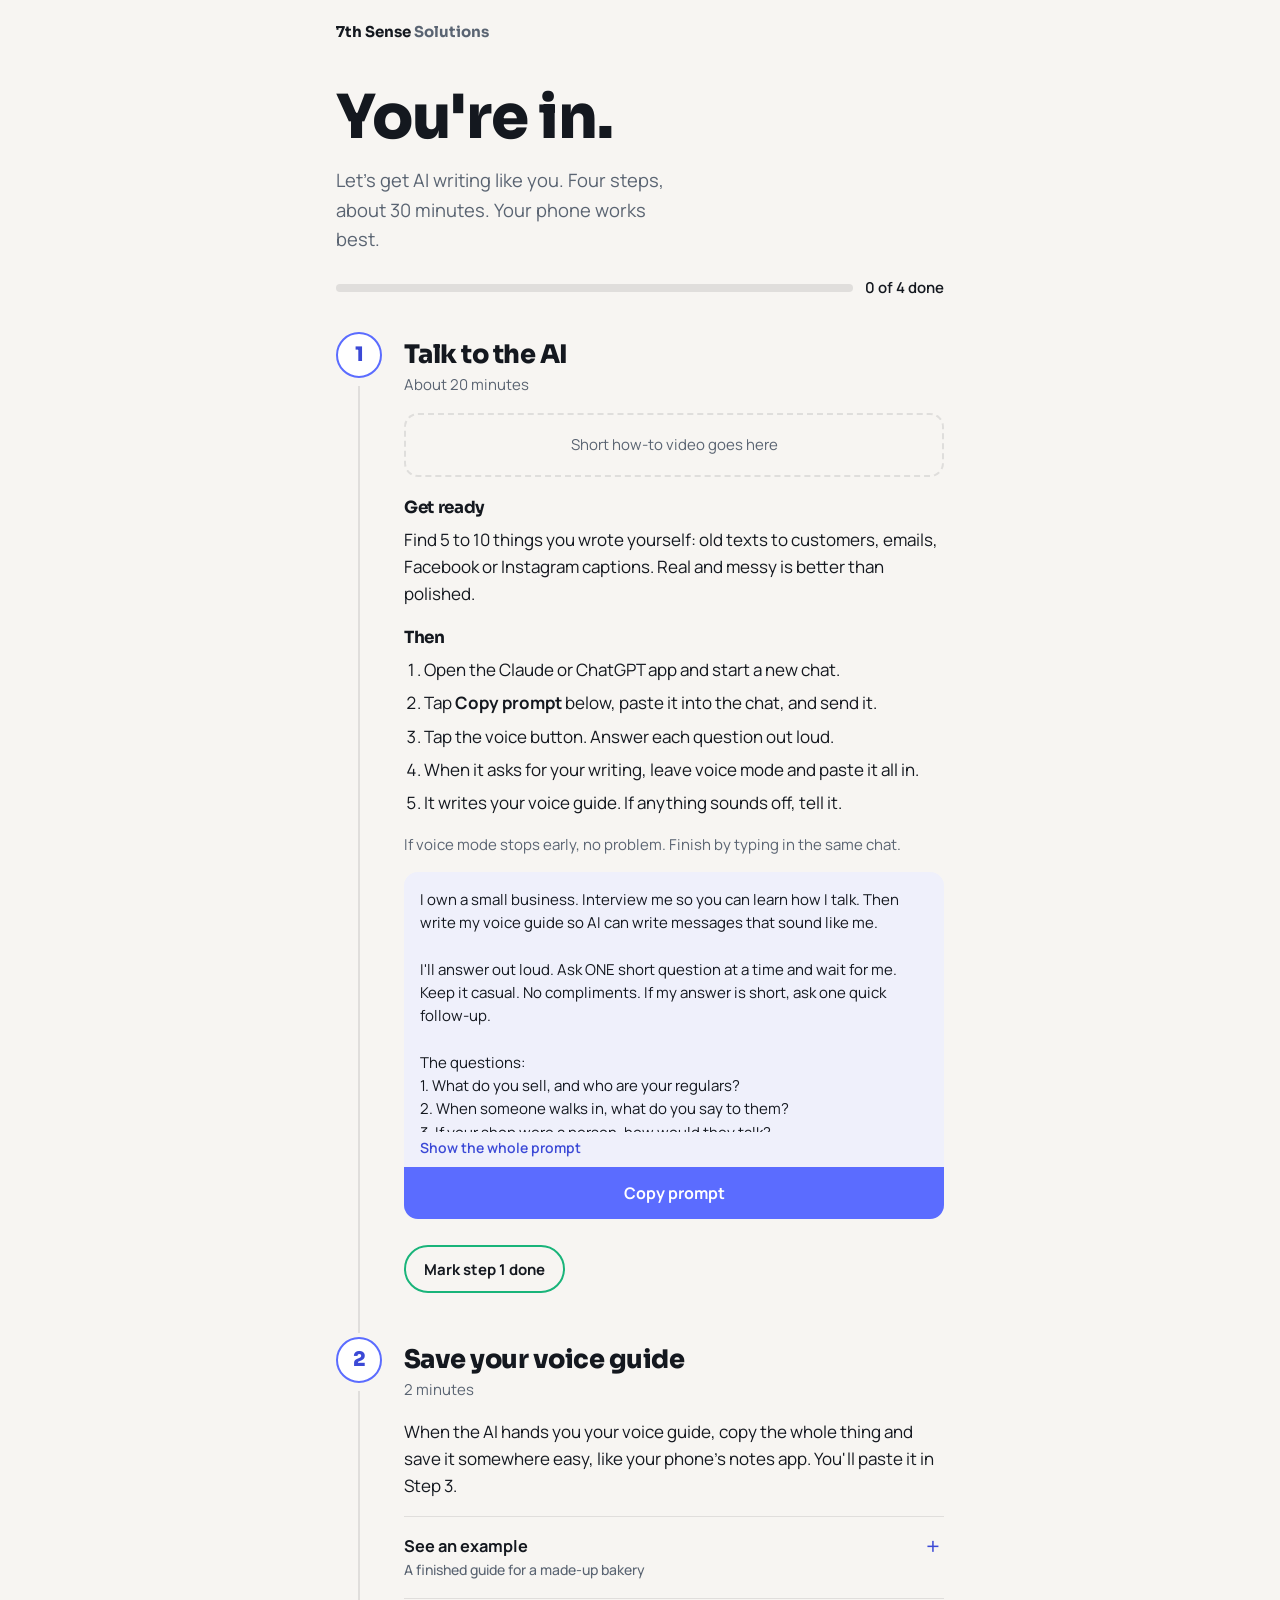
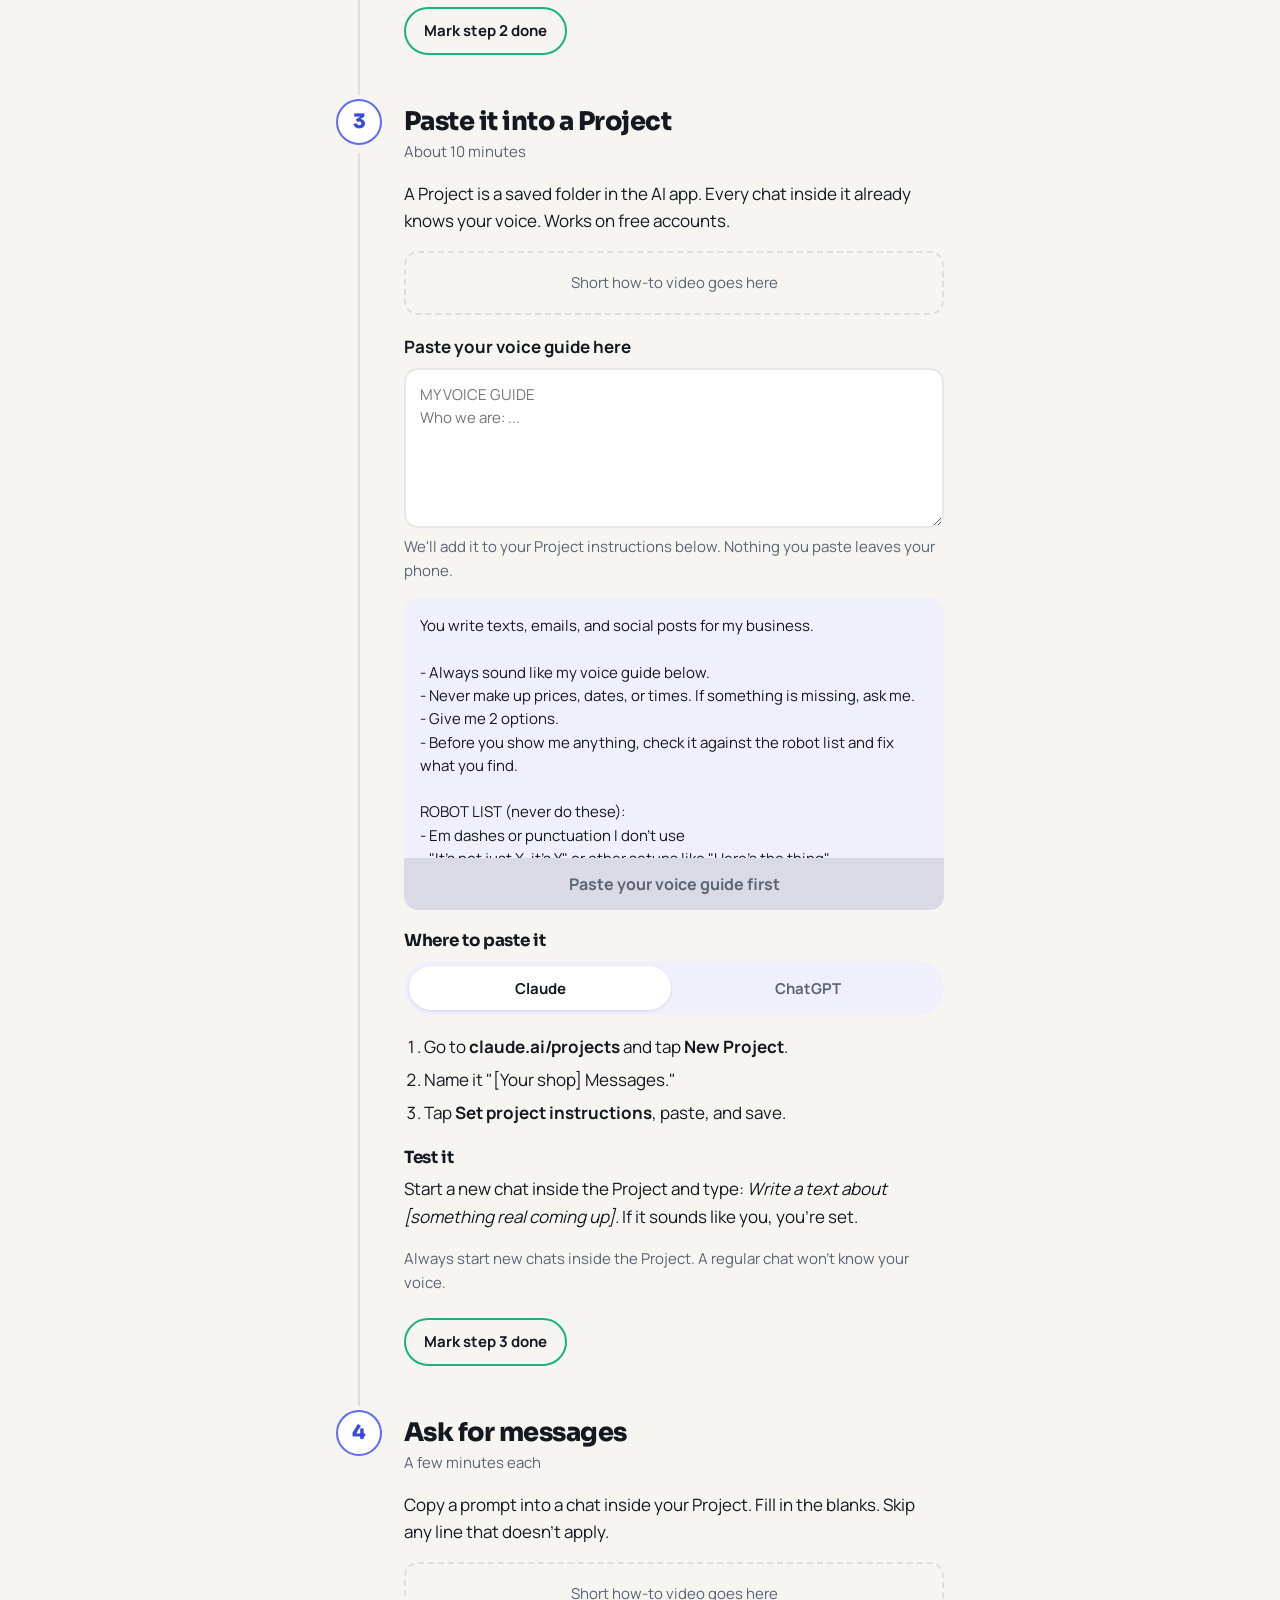
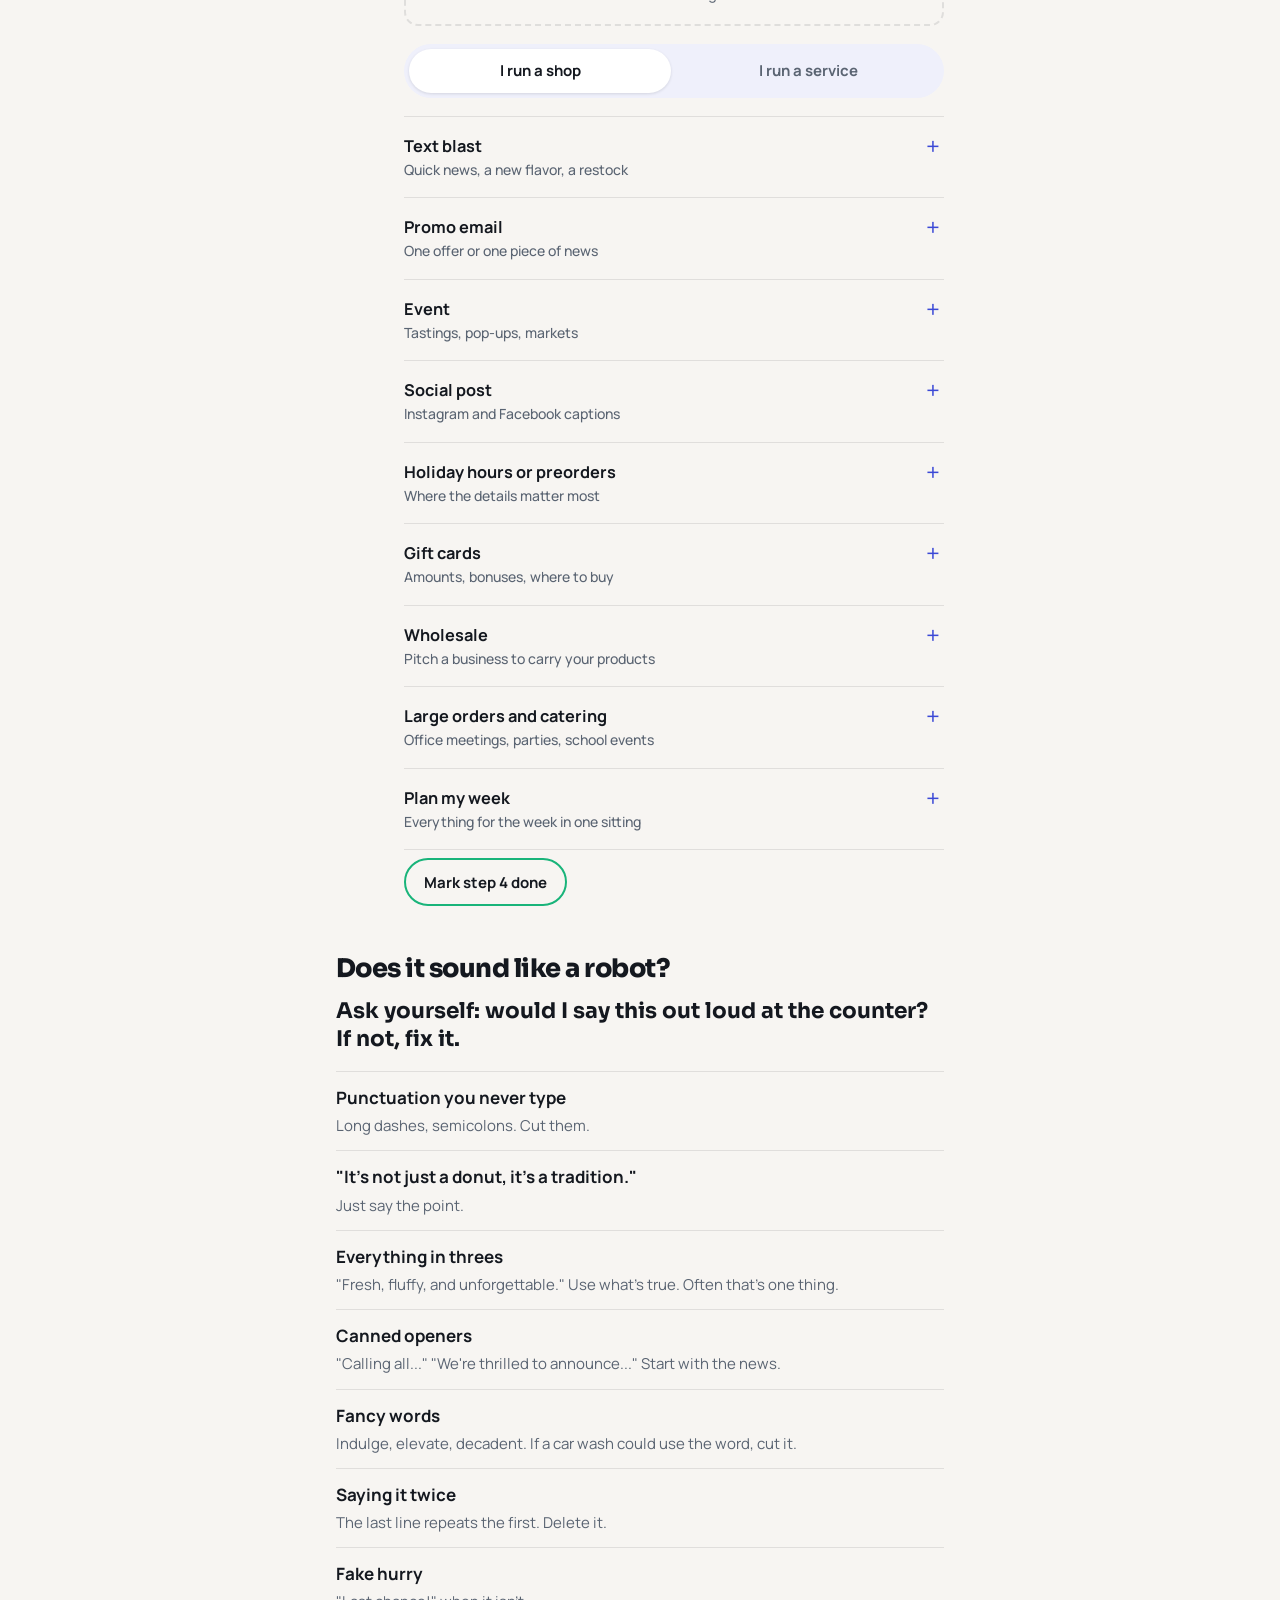
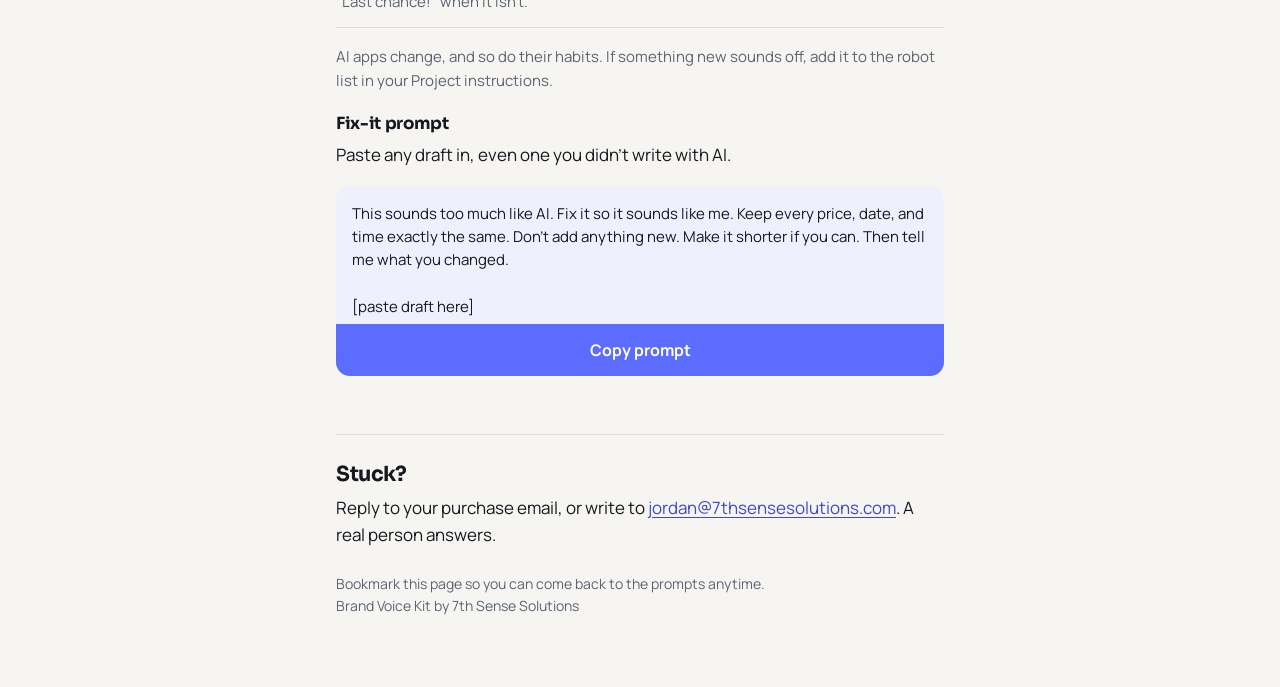
==== brand-voice-kit/index.html @ aacfd738 "Add Brand Voice Kit buyer page (draft) Co-Authored-By: Claude Opus 5.5 <noreply@anthropic.com> Claud" ====
<!doctype html>
<html lang="en">
<head>
<meta charset="utf-8" />
<meta name="viewport" content="width=device-width, initial-scale=1, viewport-fit=cover" />
<meta name="robots" content="noindex, nofollow" />
<title>Brand Voice Kit</title>
<meta name="description" content="Your Brand Voice Kit from 7th Sense Solutions. Four steps to get AI writing in your own voice." />
<link rel="icon" href="/7ss-favicon-256.png" />
<link rel="preconnect" href="https://fonts.googleapis.com" />
<link rel="preconnect" href="https://fonts.gstatic.com" crossorigin />
<link href="https://fonts.googleapis.com/css2?family=Sora:wght@600;700;800&family=Manrope:wght@400;500;600;700&display=swap" rel="stylesheet" />
<style>
:root {
  --bg: #F7F5F2;
  --surface: #FFFFFF;
  --slip: #EFF0FB;
  --ink: #14181F;
  --ink-soft: #5A6472;
  --line: rgba(20, 24, 31, 0.10);
  --signal: #5B6CFF;
  --signal-deep: #3B49D6;
  --on-signal: #FFFFFF;
  --emerald: #19B47A;
  --emerald-soft: #E3F5EC;
  --focus: #3B49D6;
  --f-display: "Sora", ui-sans-serif, system-ui, sans-serif;
  --f-body: "Manrope", ui-sans-serif, system-ui, sans-serif;
}
@media (prefers-color-scheme: dark) {
  :root:not([data-theme="light"]) {
    --bg: #131721;
    --surface: #1B2030;
    --slip: #222844;
    --ink: #F2F1EE;
    --ink-soft: #A6AEBD;
    --line: rgba(242, 241, 238, 0.12);
    --signal: #7C8AFF;
    --signal-deep: #A3ADFF;
    --on-signal: #0E1120;
    --emerald: #3FD39A;
    --emerald-soft: #173A2E;
    --focus: #A3ADFF;
    color-scheme: dark;
  }
}
:root[data-theme="dark"] {
  --bg: #131721;
  --surface: #1B2030;
  --slip: #222844;
  --ink: #F2F1EE;
  --ink-soft: #A6AEBD;
  --line: rgba(242, 241, 238, 0.12);
  --signal: #7C8AFF;
  --signal-deep: #A3ADFF;
  --on-signal: #0E1120;
  --emerald: #3FD39A;
  --emerald-soft: #173A2E;
  --focus: #A3ADFF;
  color-scheme: dark;
}

*, *::before, *::after { box-sizing: border-box; }
html { -webkit-text-size-adjust: 100%; }
body {
  margin: 0;
  background: var(--bg);
  color: var(--ink);
  font-family: var(--f-body);
  font-size: 17px;
  line-height: 1.6;
  -webkit-font-smoothing: antialiased;
}
h1, h2, h3 { font-family: var(--f-display); line-height: 1.12; letter-spacing: -0.02em; margin: 0; }
p { margin: 0 0 1em; }
a { color: var(--signal-deep); text-underline-offset: 3px; }
:focus-visible { outline: 3px solid var(--focus); outline-offset: 3px; border-radius: 8px; }
@media (prefers-reduced-motion: reduce) {
  *, *::before, *::after { transition-duration: .001ms !important; animation-duration: .001ms !important; }
}

.wrap { max-width: 640px; margin: 0 auto; padding-left: max(16px, env(safe-area-inset-left, 0px)); padding-right: max(16px, env(safe-area-inset-right, 0px)); }

/* Header */
.top { padding: 20px 0 0; }
.brand { font-family: var(--f-display); font-weight: 700; font-size: 15px; color: var(--ink-soft); }
.brand b { color: var(--ink); }

/* Welcome */
.hello { padding: 40px 0 28px; }
.hello h1 { font-size: clamp(2.6rem, 11vw, 3.8rem); font-weight: 800; }
.hello .lede { font-size: 1.15rem; color: var(--ink-soft); margin: 14px 0 22px; max-width: 32ch; }
.progress { display: flex; align-items: center; gap: 12px; font-weight: 600; font-size: 15px; }
.progress__bar { flex: 1; height: 8px; border-radius: 99px; background: var(--line); overflow: hidden; }
.progress__fill { height: 100%; width: 0; background: var(--emerald); border-radius: 99px; transition: width .35s ease; }

/* Step rail */
.steps { list-style: none; margin: 0; padding: 0; }
.step { position: relative; padding: 8px 0 40px 56px; }
.step::before {
  content: ""; position: absolute; left: 19px; top: 52px; bottom: 0;
  width: 2px; background: var(--line);
}
.step:last-child::before { display: none; }
.step__num {
  position: absolute; left: 0; top: 4px;
  width: 40px; height: 40px; border-radius: 50%;
  display: grid; place-items: center;
  font-family: var(--f-display); font-weight: 800; font-size: 18px;
  background: var(--surface); color: var(--signal-deep);
  border: 2px solid var(--signal);
  transition: background .25s ease, border-color .25s ease, color .25s ease;
}
.step.is-done .step__num { background: var(--emerald); border-color: var(--emerald); color: var(--on-signal); }
.step.is-done::before { background: var(--emerald); }
.step h2 { font-size: 1.6rem; font-weight: 800; padding-top: 4px; }
.step__time { color: var(--ink-soft); font-size: 15px; margin: 4px 0 16px; }
.step h3 { font-size: 1.05rem; font-weight: 700; margin: 22px 0 8px; }
.step ol, .step ul { padding-left: 1.2em; margin: 0 0 1em; }
.step li { margin-bottom: 6px; }
.note { color: var(--ink-soft); font-size: 15px; }

/* Prompt slips */
.slip { background: var(--slip); border-radius: 14px; margin: 14px 0 18px; overflow: hidden; }
.slip pre {
  margin: 0; padding: 16px 16px 6px;
  font-family: var(--f-body); font-size: 15px; line-height: 1.55;
  white-space: pre-wrap; word-wrap: break-word;
  max-height: 260px; overflow: auto;
}
.slip.is-open pre { max-height: none; }
.slip__more {
  display: block; width: 100%; border: 0; background: transparent;
  color: var(--signal-deep); font: 600 14px var(--f-body); padding: 6px 16px 10px; text-align: left;
}
.copy {
  display: flex; align-items: center; justify-content: center; gap: 8px;
  width: 100%; min-height: 52px; border: 0;
  background: var(--signal); color: var(--on-signal);
  font: 700 16px var(--f-body); cursor: pointer;
  transition: background .2s ease;
}
.copy:hover { background: var(--signal-deep); }
.copy.is-copied { background: var(--emerald); }
.copy:disabled { background: var(--line); color: var(--ink-soft); cursor: not-allowed; }

/* Done button */
.done {
  margin-top: 8px; min-height: 48px; padding: 0 18px;
  border-radius: 99px; border: 2px solid var(--emerald);
  background: transparent; color: var(--ink);
  font: 700 15px var(--f-body); cursor: pointer;
}
.step.is-done .done { background: var(--emerald-soft); }

/* Video slot */
.video { margin: 6px 0 18px; }
.video iframe { width: 100%; aspect-ratio: 9 / 16; max-height: 70vh; border: 0; border-radius: 14px; background: var(--slip); }
.video__placeholder {
  border: 2px dashed var(--line); border-radius: 14px; padding: 18px;
  color: var(--ink-soft); font-size: 15px; text-align: center;
}

/* Example + accordions */
details { border-top: 1px solid var(--line); }
details:last-of-type { border-bottom: 1px solid var(--line); }
summary {
  list-style: none; cursor: pointer; padding: 16px 32px 16px 0; position: relative;
  font-weight: 700; font-size: 1.02rem;
}
summary::-webkit-details-marker { display: none; }
summary::after {
  content: "+"; position: absolute; right: 4px; top: 12px;
  font: 400 24px var(--f-body); color: var(--signal-deep);
}
details[open] summary::after { content: "\2212"; }
summary small { display: block; font-weight: 500; color: var(--ink-soft); font-size: 14px; }

/* Tabs */
.switch { display: grid; grid-template-columns: 1fr 1fr; gap: 6px; padding: 5px; background: var(--slip); border-radius: 99px; margin: 10px 0 18px; }
.switch button {
  min-height: 44px; border: 0; border-radius: 99px; background: transparent;
  font: 700 15px var(--f-body); color: var(--ink-soft); cursor: pointer;
}
.switch button[aria-selected="true"] { background: var(--surface); color: var(--ink); box-shadow: 0 1px 3px rgba(20,24,31,.12); }
[hidden] { display: none !important; }

/* Builder */
.builder label { display: block; font-weight: 700; margin: 10px 0 8px; }
.builder textarea {
  width: 100%; min-height: 160px; padding: 14px; border-radius: 14px;
  border: 2px solid var(--line); background: var(--surface); color: var(--ink);
  font: 15px/1.5 var(--f-body); resize: vertical;
}
.builder textarea:focus { border-color: var(--signal); outline: none; }

/* Robot list */
.robot { list-style: none; padding: 0 !important; }
.robot li { padding: 12px 0; border-bottom: 1px solid var(--line); margin: 0 !important; }
.robot li:first-child { border-top: 1px solid var(--line); }
.robot strong { display: block; }
.robot span { color: var(--ink-soft); font-size: 15px; }

.robot-sec { padding: 8px 0 40px; }
.robot-sec h2 { font-size: 1.6rem; font-weight: 800; margin-bottom: 14px; }
.robot-sec h3 { font-size: 1.05rem; font-weight: 700; margin: 22px 0 8px; }
.robot-sec .note { margin-top: 14px; }
.big-q { font-family: var(--f-display); font-weight: 700; font-size: 1.35rem; line-height: 1.3; margin: 0 0 18px; }

/* Help */
.help { border-top: 1px solid var(--line); padding: 28px 0 56px; }
.help h2 { font-size: 1.3rem; margin-bottom: 8px; }
.foot { color: var(--ink-soft); font-size: 14px; margin-top: 24px; }

@media (min-width: 560px) {
  .step { padding-left: 68px; }
  .step__num { width: 46px; height: 46px; font-size: 20px; }
  .step::before { left: 22px; top: 58px; }
}
</style>
</head>
<body>

<header class="top">
  <div class="wrap"><div class="brand"><b>7th Sense</b> Solutions</div></div>
</header>

<main class="wrap">
  <section class="hello">
    <h1>You're in.</h1>
    <p class="lede">Let's get AI writing like you. Four steps, about 30 minutes. Your phone works best.</p>
    <div class="progress" aria-live="polite">
      <div class="progress__bar"><div class="progress__fill" id="progressFill"></div></div>
      <span id="progressText">0 of 4 done</span>
    </div>
  </section>

  <ol class="steps">

    <!-- STEP 1 -->
    <li class="step" id="step-1" data-step="1">
      <div class="step__num" aria-hidden="true">1</div>
      <h2>Talk to the AI</h2>
      <p class="step__time">About 20 minutes</p>

      <div class="video" data-video="step1"></div>

      <h3>Get ready</h3>
      <p>Find 5 to 10 things you wrote yourself: old texts to customers, emails, Facebook or Instagram captions. Real and messy is better than polished.</p>

      <h3>Then</h3>
      <ol>
        <li>Open the Claude or ChatGPT app and start a new chat.</li>
        <li>Tap <strong>Copy prompt</strong> below, paste it into the chat, and send it.</li>
        <li>Tap the voice button. Answer each question out loud.</li>
        <li>When it asks for your writing, leave voice mode and paste it all in.</li>
        <li>It writes your voice guide. If anything sounds off, tell it.</li>
      </ol>
      <p class="note">If voice mode stops early, no problem. Finish by typing in the same chat.</p>

      <div class="slip">
<pre>I own a small business. Interview me so you can learn how I talk. Then write my voice guide so AI can write messages that sound like me.

I'll answer out loud. Ask ONE short question at a time and wait for me. Keep it casual. No compliments. If my answer is short, ask one quick follow-up.

The questions:
1. What do you sell, and who are your regulars?
2. When someone walks in, what do you say to them?
3. If your shop were a person, how would they talk?
4. What words or nicknames do you say all the time?
5. What words make you cringe in ads?
6. Do you use emoji, exclamation points, or all caps? How much?
7. How do you talk about prices and deals?
8. How do you want customers to feel when they read your messages?

After question 8, ask me to paste 5 to 10 things I wrote. Study how I really write: sentence length, how I start and end, punctuation, emoji, words I repeat. If my writing and my answers don't match, go with my writing.

Then write my voice guide in this exact layout. Use my own words where you can. No em dashes.

MY VOICE GUIDE
Who we are: (1 sentence)
How we sound: (3 short phrases, each with one line on what it means)
Words we use: (list)
Words we never use: (list)
How we write: (sentence length, openers, sign-off, emoji, exclamation points)
Before and after: (2 examples. BEFORE sounds like generic AI. AFTER sounds like me.)
Rules: (5 short rules)

Then ask me what feels off and fix it. Start with question 1.</pre>
        <button class="copy" type="button">Copy prompt</button>
      </div>

      <button class="done" type="button" aria-pressed="false">Mark step 1 done</button>
    </li>

    <!-- STEP 2 -->
    <li class="step" id="step-2" data-step="2">
      <div class="step__num" aria-hidden="true">2</div>
      <h2>Save your voice guide</h2>
      <p class="step__time">2 minutes</p>
      <p>When the AI hands you your voice guide, copy the whole thing and save it somewhere easy, like your phone's notes app. You'll paste it in Step 3.</p>

      <details>
        <summary>See an example<small>A finished guide for a made-up bakery</small></summary>
        <div class="slip">
<pre>MY VOICE GUIDE

Who we are: A small family bakery on Hollis Street. Neighbors, office folks, and parents after school pickup.

How we sound:
- Like a neighbor behind the counter. We use first names and talk like we'll see you tomorrow.
- Short and specific. We name the item, the time, and the price.
- A little dry humor. One joke, max. Usually about how fast things sell out.

Words we use: swing by, the good bread, while they last, see you Saturday

Words we never use: indulge, decadent, elevate, artisanal, treat yourself, don't miss out

How we write: Short sentences. Open with the news. One exclamation point at most. One emoji or none. Sign off with "See you soon. Dana"

Before and after:
BEFORE: Indulge in our decadent pumpkin pies! Perfect for family gatherings and cozy nights. Order now before they're gone!
AFTER: Pumpkin pie is back. $22 whole, $4 a slice. Preorders open now for Thanksgiving week.

BEFORE: We're thrilled to announce our brand-new holiday cookie collection, crafted with love.
AFTER: Holiday cookie boxes start Friday. A dozen mixed, $18. Last year they were gone by noon.

Rules:
- Lead with what's new.
- Name the item, the price, and the time.
- Say it once. No "hurry" unless it's true.
- No fancy words.
- If I wouldn't say it at the register, cut it.</pre>
        </div>
      </details>

      <button class="done" type="button" aria-pressed="false">Mark step 2 done</button>
    </li>

    <!-- STEP 3 -->
    <li class="step" id="step-3" data-step="3">
      <div class="step__num" aria-hidden="true">3</div>
      <h2>Paste it into a Project</h2>
      <p class="step__time">About 10 minutes</p>
      <p>A Project is a saved folder in the AI app. Every chat inside it already knows your voice. Works on free accounts.</p>

      <div class="video" data-video="step3"></div>

      <div class="builder">
        <label for="guideInput">Paste your voice guide here</label>
        <textarea id="guideInput" placeholder="MY VOICE GUIDE&#10;Who we are: ..."></textarea>
        <p class="note">We'll add it to your Project instructions below. Nothing you paste leaves your phone.</p>
        <div class="slip">
<pre id="instructionsOut"></pre>
          <button class="copy" type="button" id="copyInstructions" disabled>Paste your voice guide first</button>
        </div>
      </div>

      <h3>Where to paste it</h3>
      <div class="switch" role="tablist" aria-label="Which app do you use?">
        <button type="button" role="tab" aria-selected="true" aria-controls="app-claude" id="tab-claude">Claude</button>
        <button type="button" role="tab" aria-selected="false" aria-controls="app-chatgpt" id="tab-chatgpt">ChatGPT</button>
      </div>
      <div role="tabpanel" id="app-claude" aria-labelledby="tab-claude">
        <ol>
          <li>Go to <strong>claude.ai/projects</strong> and tap <strong>New Project</strong>.</li>
          <li>Name it "[Your shop] Messages."</li>
          <li>Tap <strong>Set project instructions</strong>, paste, and save.</li>
        </ol>
      </div>
      <div role="tabpanel" id="app-chatgpt" aria-labelledby="tab-chatgpt" hidden>
        <ol>
          <li>In the ChatGPT sidebar, tap <strong>New project</strong>.</li>
          <li>Name it "[Your shop] Messages."</li>
          <li>Open the project settings, paste into the instructions, and save.</li>
        </ol>
      </div>

      <h3>Test it</h3>
      <p>Start a new chat inside the Project and type: <em>Write a text about [something real coming up].</em> If it sounds like you, you're set.</p>
      <p class="note">Always start new chats inside the Project. A regular chat won't know your voice.</p>

      <button class="done" type="button" aria-pressed="false">Mark step 3 done</button>
    </li>

    <!-- STEP 4 -->
    <li class="step" id="step-4" data-step="4">
      <div class="step__num" aria-hidden="true">4</div>
      <h2>Ask for messages</h2>
      <p class="step__time">A few minutes each</p>
      <p>Copy a prompt into a chat inside your Project. Fill in the blanks. Skip any line that doesn't apply.</p>

      <div class="video" data-video="step4"></div>

      <div class="switch" role="tablist" aria-label="What kind of business do you run?">
        <button type="button" role="tab" aria-selected="true" aria-controls="set-shop" id="tab-shop">I run a shop</button>
        <button type="button" role="tab" aria-selected="false" aria-controls="set-service" id="tab-service">I run a service</button>
      </div>

      <div role="tabpanel" id="set-shop" aria-labelledby="tab-shop">
        <details>
          <summary>Text blast<small>Quick news, a new flavor, a restock</small></summary>
          <div class="slip">
<pre>Write a text to my customers.
What's happening:
When:
Price:
How to order:
Start with my shop name. Keep it short. End with "Reply STOP to opt out" unless my texting app adds it.</pre>
            <button class="copy" type="button">Copy prompt</button>
          </div>
        </details>
        <details>
          <summary>Promo email<small>One offer or one piece of news</small></summary>
          <div class="slip">
<pre>Write a short email.
What's happening:
When:
Price:
Link:
Give me 3 subject lines, 1 line of preview text (the short line people see next to the subject), and keep the email under 100 words.</pre>
            <button class="copy" type="button">Copy prompt</button>
          </div>
        </details>
        <details>
          <summary>Event<small>Tastings, pop-ups, markets</small></summary>
          <div class="slip">
<pre>Help me promote an event.
What:
When:
Where:
Cost:
Why people should come:
Write a post for now, an email for a few days before (with 3 subject lines and 1 line of preview text), and a text for the day of.</pre>
            <button class="copy" type="button">Copy prompt</button>
          </div>
        </details>
        <details>
          <summary>Social post<small>Instagram and Facebook captions</small></summary>
          <div class="slip">
<pre>Write an Instagram and Facebook caption.
What it's about:
The photo shows:
Price, date, or link:
Make the first line say something real, not a tease.</pre>
            <button class="copy" type="button">Copy prompt</button>
          </div>
        </details>
        <details>
          <summary>Holiday hours or preorders<small>Where the details matter most</small></summary>
          <div class="slip">
<pre>I need to announce holiday hours and/or preorders.
Hours (each date):
What to order and prices:
Order by:
How to order:
Pickup days and times:
Write a post, an email with 3 subject lines and 1 line of preview text, and 3 texts (announce, reminder, last call). Then list every date, time, and price you used so I can double-check.</pre>
            <button class="copy" type="button">Copy prompt</button>
          </div>
        </details>
        <details>
          <summary>Gift cards<small>Amounts, bonuses, where to buy</small></summary>
          <div class="slip">
<pre>Write a post, an email, and a text about our gift cards.
Amounts:
Where to buy (in store, online link):
Any bonus (example: buy $50, get $10):
Bonus ends:
Give me 3 email subject lines and 1 line of preview text.</pre>
            <button class="copy" type="button">Copy prompt</button>
          </div>
        </details>
        <details>
          <summary>Wholesale<small>Pitch a business to carry your products</small></summary>
          <div class="slip">
<pre>Write a short email to a business that might want to carry or serve our products.
Who they are (coffee shop, office, school, etc.):
What we can supply:
Minimum order:
How far ahead to order:
How to reach me:
Sound like me, but a little more businesslike. No hard sell. Give me 2 subject lines and 1 line of preview text.</pre>
            <button class="copy" type="button">Copy prompt</button>
          </div>
        </details>
        <details>
          <summary>Large orders and catering<small>Office meetings, parties, school events</small></summary>
          <div class="slip">
<pre>Write a post and an email letting people know we take big orders.
Good for (office meetings, parties, school events, etc.):
What they can order and prices:
How much notice we need:
How to place an order:
Delivery or pickup:
Give me 3 email subject lines and 1 line of preview text.</pre>
            <button class="copy" type="button">Copy prompt</button>
          </div>
        </details>
        <details>
          <summary>Plan my week<small>Everything for the week in one sitting</small></summary>
          <div class="slip">
<pre>Here's what's going on this week:
[list everything]
Tell me what to send, where, and which day. Then write it all.</pre>
            <button class="copy" type="button">Copy prompt</button>
          </div>
        </details>
      </div>

      <div role="tabpanel" id="set-service" aria-labelledby="tab-service" hidden>
        <details>
          <summary>Follow-up email<small>Someone reached out but hasn't booked</small></summary>
          <div class="slip">
<pre>Write a follow-up email to someone who reached out but hasn't booked.
Their name:
What they asked about:
When they reached out:
How to book:
Keep it short and friendly. No pressure. Give me 3 subject lines and 1 line of preview text.</pre>
            <button class="copy" type="button">Copy prompt</button>
          </div>
        </details>
        <details>
          <summary>DM reply<small>Answer a message on Instagram or Facebook</small></summary>
          <div class="slip">
<pre>Help me reply to a DM.
Their message:
What I want to happen next (book a call, send pricing, answer a question):
My booking link or next step:
Keep it short, like a real text. Give me 2 options.</pre>
            <button class="copy" type="button">Copy prompt</button>
          </div>
        </details>
        <details>
          <summary>Appointment reminder<small>Fewer no-shows</small></summary>
          <div class="slip">
<pre>Write an appointment reminder.
What the appointment is:
Date and time:
Where (address, link, or phone):
What to bring or do first:
How to reschedule:
Write a text and a short email. For the email, give me 1 subject line and 1 line of preview text.</pre>
            <button class="copy" type="button">Copy prompt</button>
          </div>
        </details>
        <details>
          <summary>Review request<small>Ask a happy client for a review</small></summary>
          <div class="slip">
<pre>Write a message asking a happy client for a review.
Their name:
What I helped them with:
Review link:
Keep it short and easy to say yes to. Write a text and a short email with 2 subject lines and 1 line of preview text.</pre>
            <button class="copy" type="button">Copy prompt</button>
          </div>
        </details>
        <details>
          <summary>Social post<small>A tip, a client win, an offer</small></summary>
          <div class="slip">
<pre>Write a social post for my business.
What it's about (a tip, a client win, an offer, a behind-the-scenes moment):
The photo shows:
Any link or next step:
Make the first line say something real, not a tease. Give me a short and a medium version.</pre>
            <button class="copy" type="button">Copy prompt</button>
          </div>
        </details>
        <details>
          <summary>Plan my week<small>Everything for the week in one sitting</small></summary>
          <div class="slip">
<pre>Here's what's going on this week:
[list everything]
Tell me what to send, where, and which day. Then write it all.</pre>
            <button class="copy" type="button">Copy prompt</button>
          </div>
        </details>
      </div>

      <button class="done" type="button" aria-pressed="false">Mark step 4 done</button>
    </li>
  </ol>

  <!-- ROBOT CHECK -->
  <section class="robot-sec" id="robot">
    <h2>Does it sound like a robot?</h2>
    <p class="big-q">Ask yourself: would I say this out loud at the counter? If not, fix it.</p>
    <ul class="robot">
      <li><strong>Punctuation you never type</strong><span>Long dashes, semicolons. Cut them.</span></li>
      <li><strong>"It's not just a donut, it's a tradition."</strong><span>Just say the point.</span></li>
      <li><strong>Everything in threes</strong><span>"Fresh, fluffy, and unforgettable." Use what's true. Often that's one thing.</span></li>
      <li><strong>Canned openers</strong><span>"Calling all..." "We're thrilled to announce..." Start with the news.</span></li>
      <li><strong>Fancy words</strong><span>Indulge, elevate, decadent. If a car wash could use the word, cut it.</span></li>
      <li><strong>Saying it twice</strong><span>The last line repeats the first. Delete it.</span></li>
      <li><strong>Fake hurry</strong><span>"Last chance!" when it isn't.</span></li>
    </ul>
    <p class="note">AI apps change, and so do their habits. If something new sounds off, add it to the robot list in your Project instructions.</p>

    <h3>Fix-it prompt</h3>
    <p>Paste any draft in, even one you didn't write with AI.</p>
    <div class="slip">
<pre>This sounds too much like AI. Fix it so it sounds like me. Keep every price, date, and time exactly the same. Don't add anything new. Make it shorter if you can. Then tell me what you changed.

[paste draft here]</pre>
      <button class="copy" type="button">Copy prompt</button>
    </div>
  </section>

  <section class="help">
    <h2>Stuck?</h2>
    <p>Reply to your purchase email, or write to <a href="mailto:jordan@7thsensesolutions.com">jordan@7thsensesolutions.com</a>. A real person answers.</p>
    <p class="foot">Bookmark this page so you can come back to the prompts anytime.<br />Brand Voice Kit by 7th Sense Solutions</p>
  </section>
</main>

<script>
(function () {
  /* ---- Settings: paste Loom share links here when the videos are ready ---- */
  var VIDEOS = {
    step1: "",  // Starting voice mode
    step3: "",  // Pasting into a Project
    step4: ""   // Asking for a message
  };
  var SHOW_VIDEO_PLACEHOLDERS = true; // set to false before launch if any video is still missing

  /* ---- Storage that never breaks the page ---- */
  function load(key, fallback) {
    try { var v = window.localStorage.getItem("bvk:" + key); return v === null ? fallback : JSON.parse(v); }
    catch (e) { return fallback; }
  }
  function save(key, value) {
    try { window.localStorage.setItem("bvk:" + key, JSON.stringify(value)); } catch (e) {}
  }

  /* ---- Videos ---- */
  function loomEmbed(url) {
    var m = String(url).match(/loom\.com\/(?:share|embed)\/([a-zA-Z0-9]+)/);
    return m ? "https://www.loom.com/embed/" + m[1] : "";
  }
  document.querySelectorAll("[data-video]").forEach(function (slot) {
    var src = loomEmbed(VIDEOS[slot.getAttribute("data-video")] || "");
    if (src) {
      var f = document.createElement("iframe");
      f.src = src; f.loading = "lazy"; f.allowFullscreen = true;
      f.title = "How-to video";
      slot.appendChild(f);
    } else if (SHOW_VIDEO_PLACEHOLDERS) {
      slot.innerHTML = '<div class="video__placeholder">Short how-to video goes here</div>';
    } else {
      slot.hidden = true;
    }
  });

  /* ---- Copy buttons ---- */
  function copyText(text, btn) {
    var label = btn.textContent;
    function ok() {
      btn.textContent = "Copied. Now paste it in your AI app";
      btn.classList.add("is-copied");
      setTimeout(function () { btn.textContent = label; btn.classList.remove("is-copied"); }, 2600);
    }
    function fallback() {
      var ta = document.createElement("textarea");
      ta.value = text; ta.setAttribute("readonly", "");
      ta.style.position = "fixed"; ta.style.opacity = "0";
      document.body.appendChild(ta); ta.select();
      try { document.execCommand("copy"); ok(); }
      catch (e) { btn.textContent = "Press and hold the text to copy it"; }
      document.body.removeChild(ta);
    }
    if (navigator.clipboard && window.isSecureContext) {
      navigator.clipboard.writeText(text).then(ok, fallback);
    } else { fallback(); }
  }
  document.querySelectorAll(".slip").forEach(function (slip) {
    var pre = slip.querySelector("pre");
    var btn = slip.querySelector(".copy");
    if (btn && btn.id !== "copyInstructions") {
      btn.addEventListener("click", function () { copyText(pre.textContent.trim(), btn); });
    }
  });

  /* ---- Long prompt: show more ---- */
  document.querySelectorAll(".slip pre").forEach(function (pre) {
    if (pre.id === "instructionsOut") return;
    requestAnimationFrame(function () {
      if (pre.scrollHeight > pre.clientHeight + 4) {
        var more = document.createElement("button");
        more.type = "button"; more.className = "slip__more"; more.textContent = "Show the whole prompt";
        more.addEventListener("click", function () {
          var open = pre.parentNode.classList.toggle("is-open");
          more.textContent = open ? "Show less" : "Show the whole prompt";
        });
        pre.insertAdjacentElement("afterend", more);
      }
    });
  });

  /* ---- Step 3 builder ---- */
  var HEAD = [
    "You write texts, emails, and social posts for my business.",
    "",
    "- Always sound like my voice guide below.",
    "- Never make up prices, dates, or times. If something is missing, ask me.",
    "- Give me 2 options.",
    "- Before you show me anything, check it against the robot list and fix what you find.",
    "",
    "ROBOT LIST (never do these):",
    "- Em dashes or punctuation I don't use",
    "- \"It's not just X, it's Y\" or other setups like \"Here's the thing\"",
    "- Lists of three just because it sounds nice",
    "- Openers like \"Calling all\" or \"We're thrilled to announce\"",
    "- Fancy words that could sell anything (indulge, elevate, decadent, curated)",
    "- Saying the same thing twice",
    "- Fake urgency",
    "",
    "MY VOICE GUIDE:"
  ].join("\n");
  var input = document.getElementById("guideInput");
  var out = document.getElementById("instructionsOut");
  var copyIns = document.getElementById("copyInstructions");
  function render() {
    var guide = input.value.trim();
    out.textContent = HEAD + "\n" + (guide || "[your voice guide will show up here]");
    copyIns.disabled = !guide;
    copyIns.textContent = guide ? "Copy Project instructions" : "Paste your voice guide first";
    save("guide", input.value);
  }
  input.value = load("guide", "");
  input.addEventListener("input", render);
  copyIns.addEventListener("click", function () { copyText(out.textContent, copyIns); });
  render();

  /* ---- Tabs ---- */
  function setupTabs(ids, key) {
    var tabs = ids.map(function (id) { return document.getElementById(id); });
    function select(tab) {
      tabs.forEach(function (t) {
        var on = t === tab;
        t.setAttribute("aria-selected", on ? "true" : "false");
        document.getElementById(t.getAttribute("aria-controls")).hidden = !on;
      });
      save(key, tab.id);
    }
    tabs.forEach(function (t) { t.addEventListener("click", function () { select(t); }); });
    var saved = document.getElementById(load(key, ""));
    if (saved && tabs.indexOf(saved) > -1) select(saved);
  }
  setupTabs(["tab-claude", "tab-chatgpt"], "app");
  setupTabs(["tab-shop", "tab-service"], "biz");

  /* ---- Done + progress ---- */
  var steps = Array.prototype.slice.call(document.querySelectorAll(".steps > .step"));
  var done = load("done", {});
  function paint() {
    var count = 0;
    steps.forEach(function (s) {
      var n = s.getAttribute("data-step");
      var isDone = !!done[n];
      if (isDone) count++;
      s.classList.toggle("is-done", isDone);
      var b = s.querySelector(".done");
      b.setAttribute("aria-pressed", isDone ? "true" : "false");
      b.textContent = isDone ? "Done. Tap to undo" : "Mark step " + n + " done";
    });
    document.getElementById("progressFill").style.width = (count / steps.length * 100) + "%";
    document.getElementById("progressText").textContent =
      count === steps.length ? "All done. Nice work." : count + " of " + steps.length + " done";
  }
  steps.forEach(function (s) {
    s.querySelector(".done").addEventListener("click", function () {
      var n = s.getAttribute("data-step");
      done[n] = !done[n];
      save("done", done);
      paint();
    });
  });
  paint();
})();
</script>
</body>
</html>
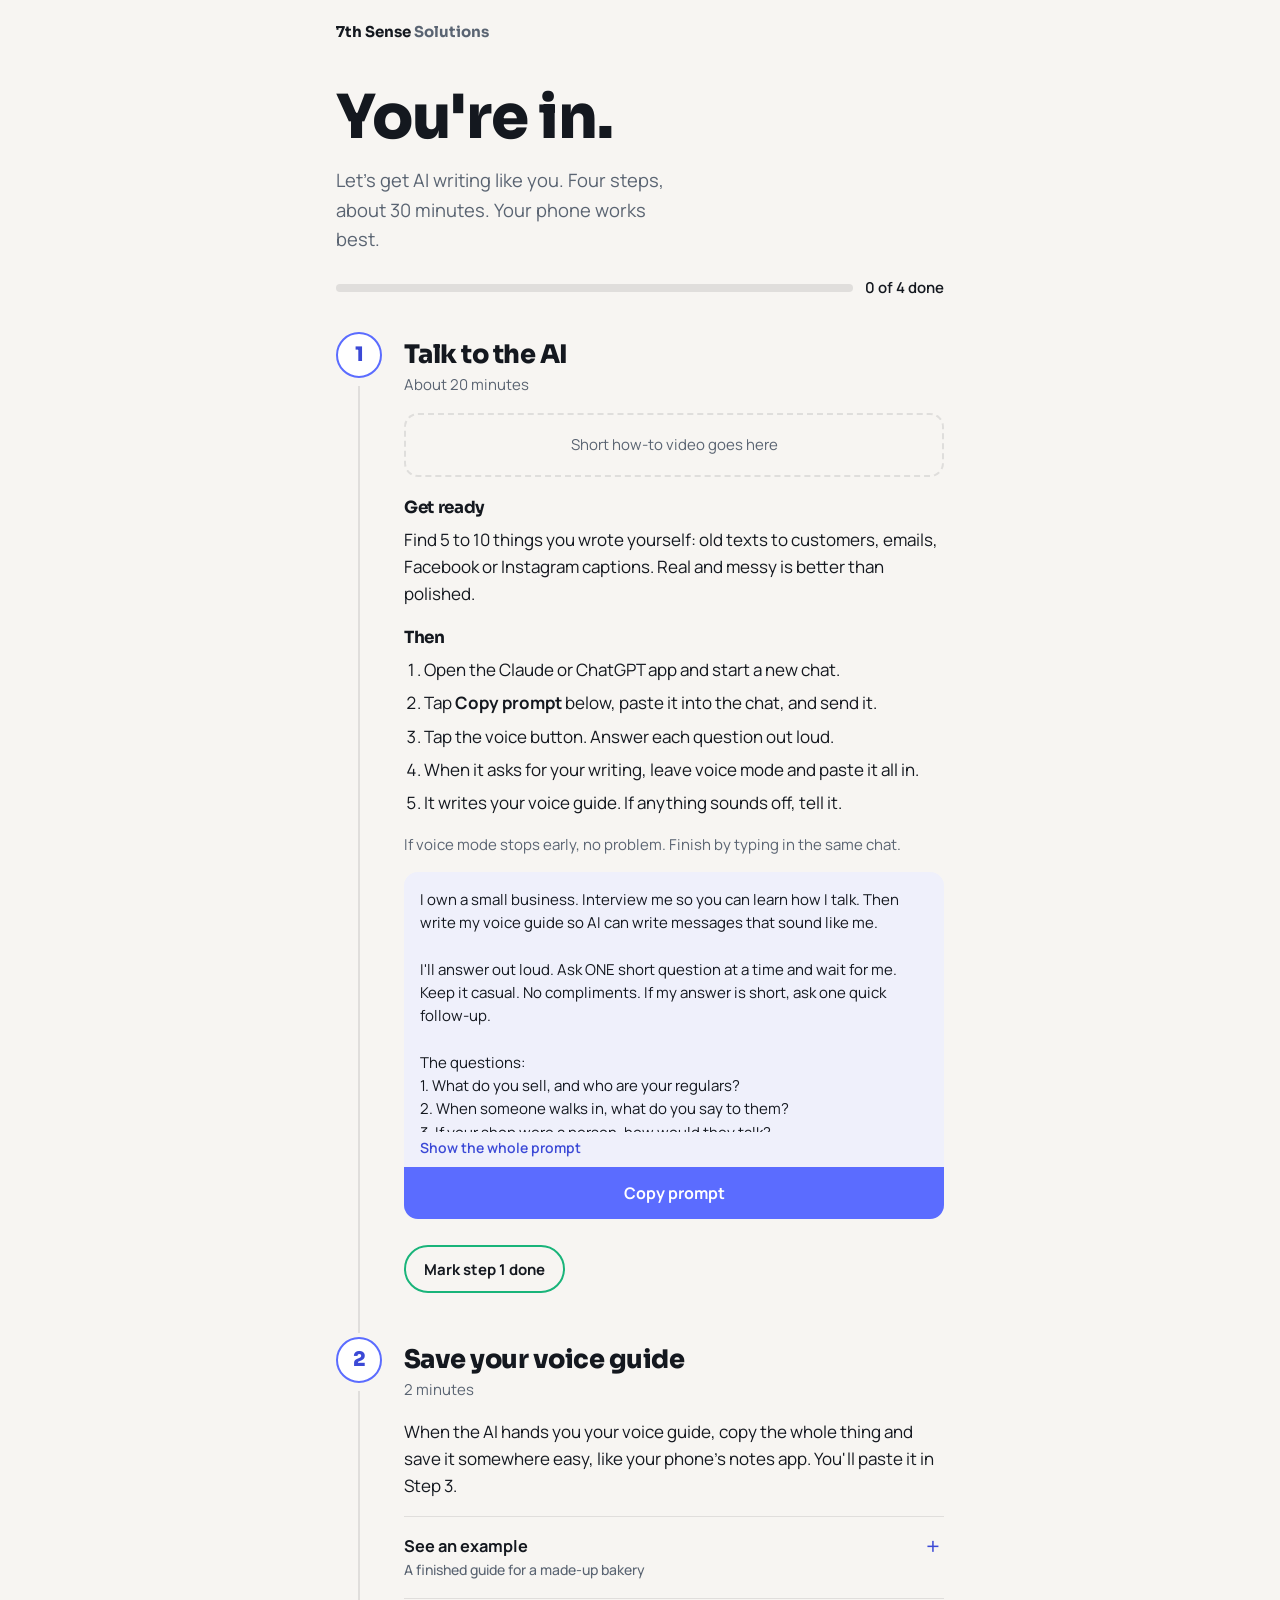
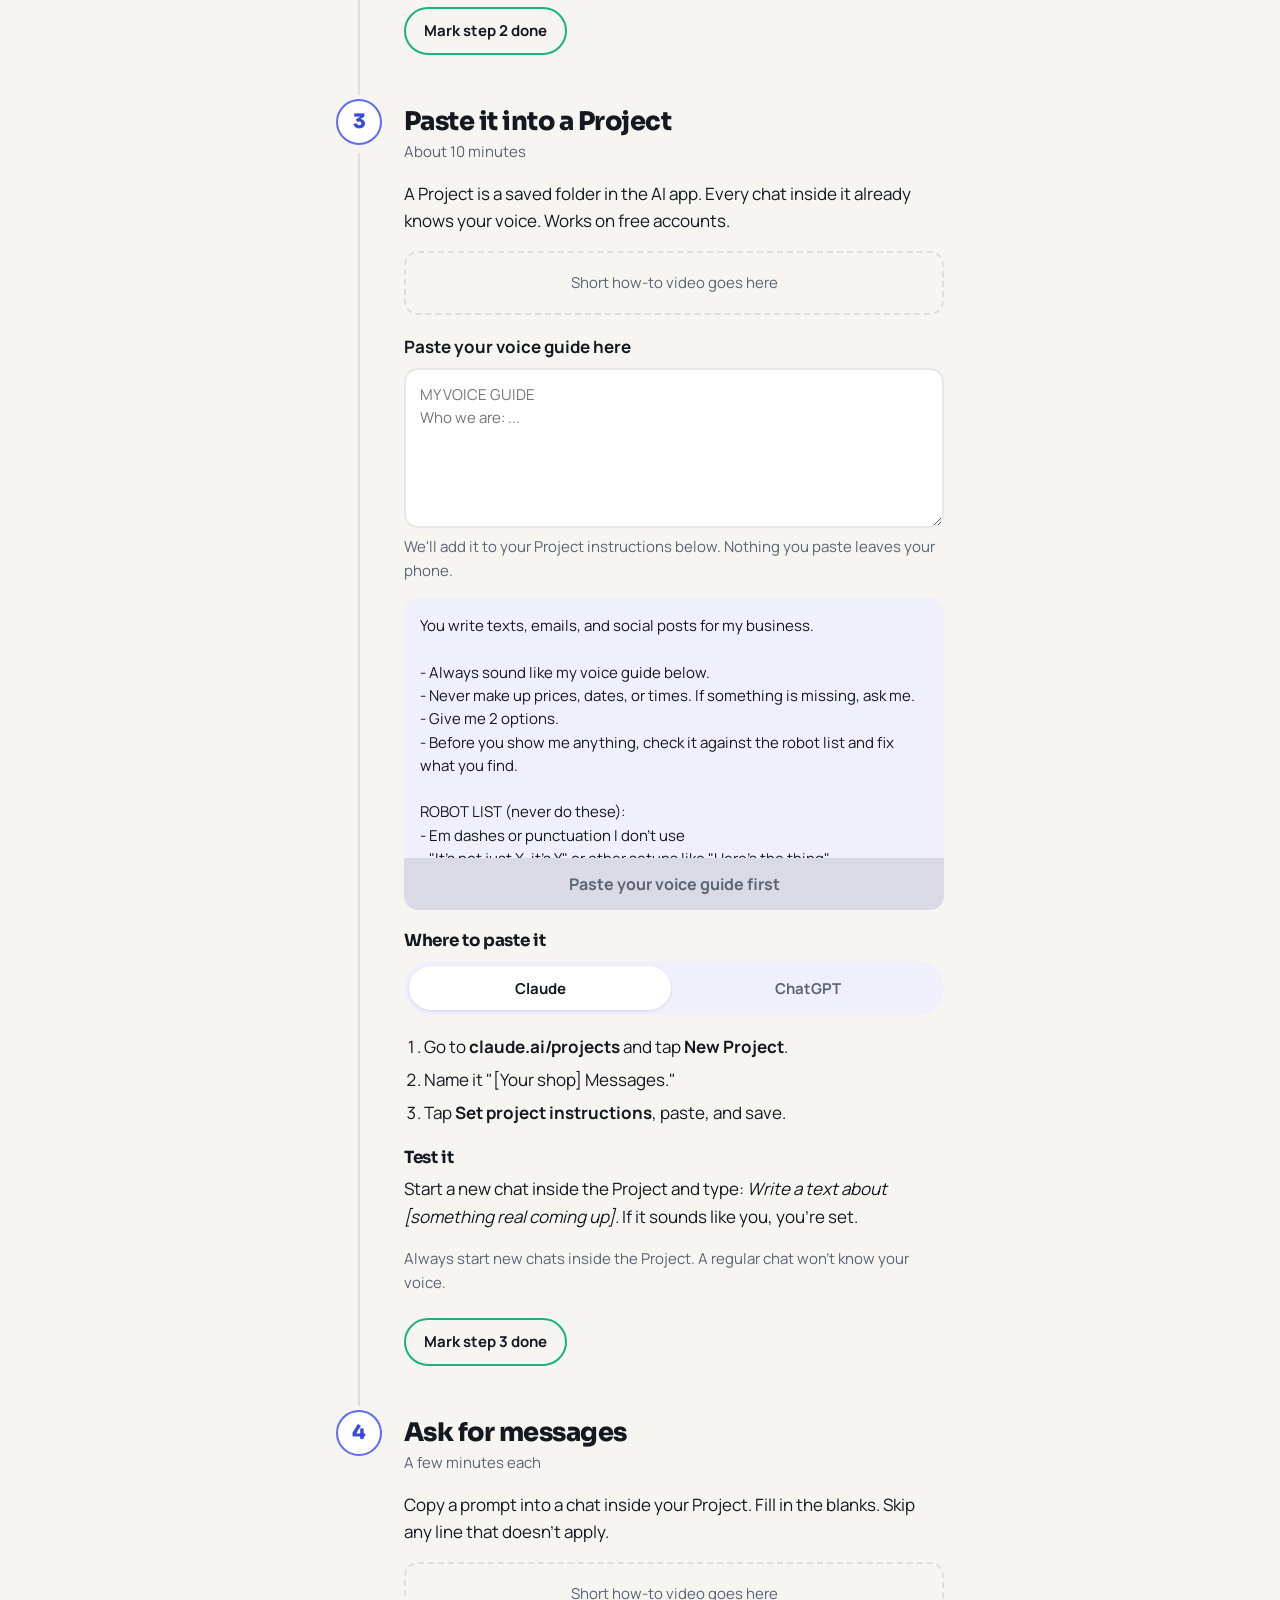
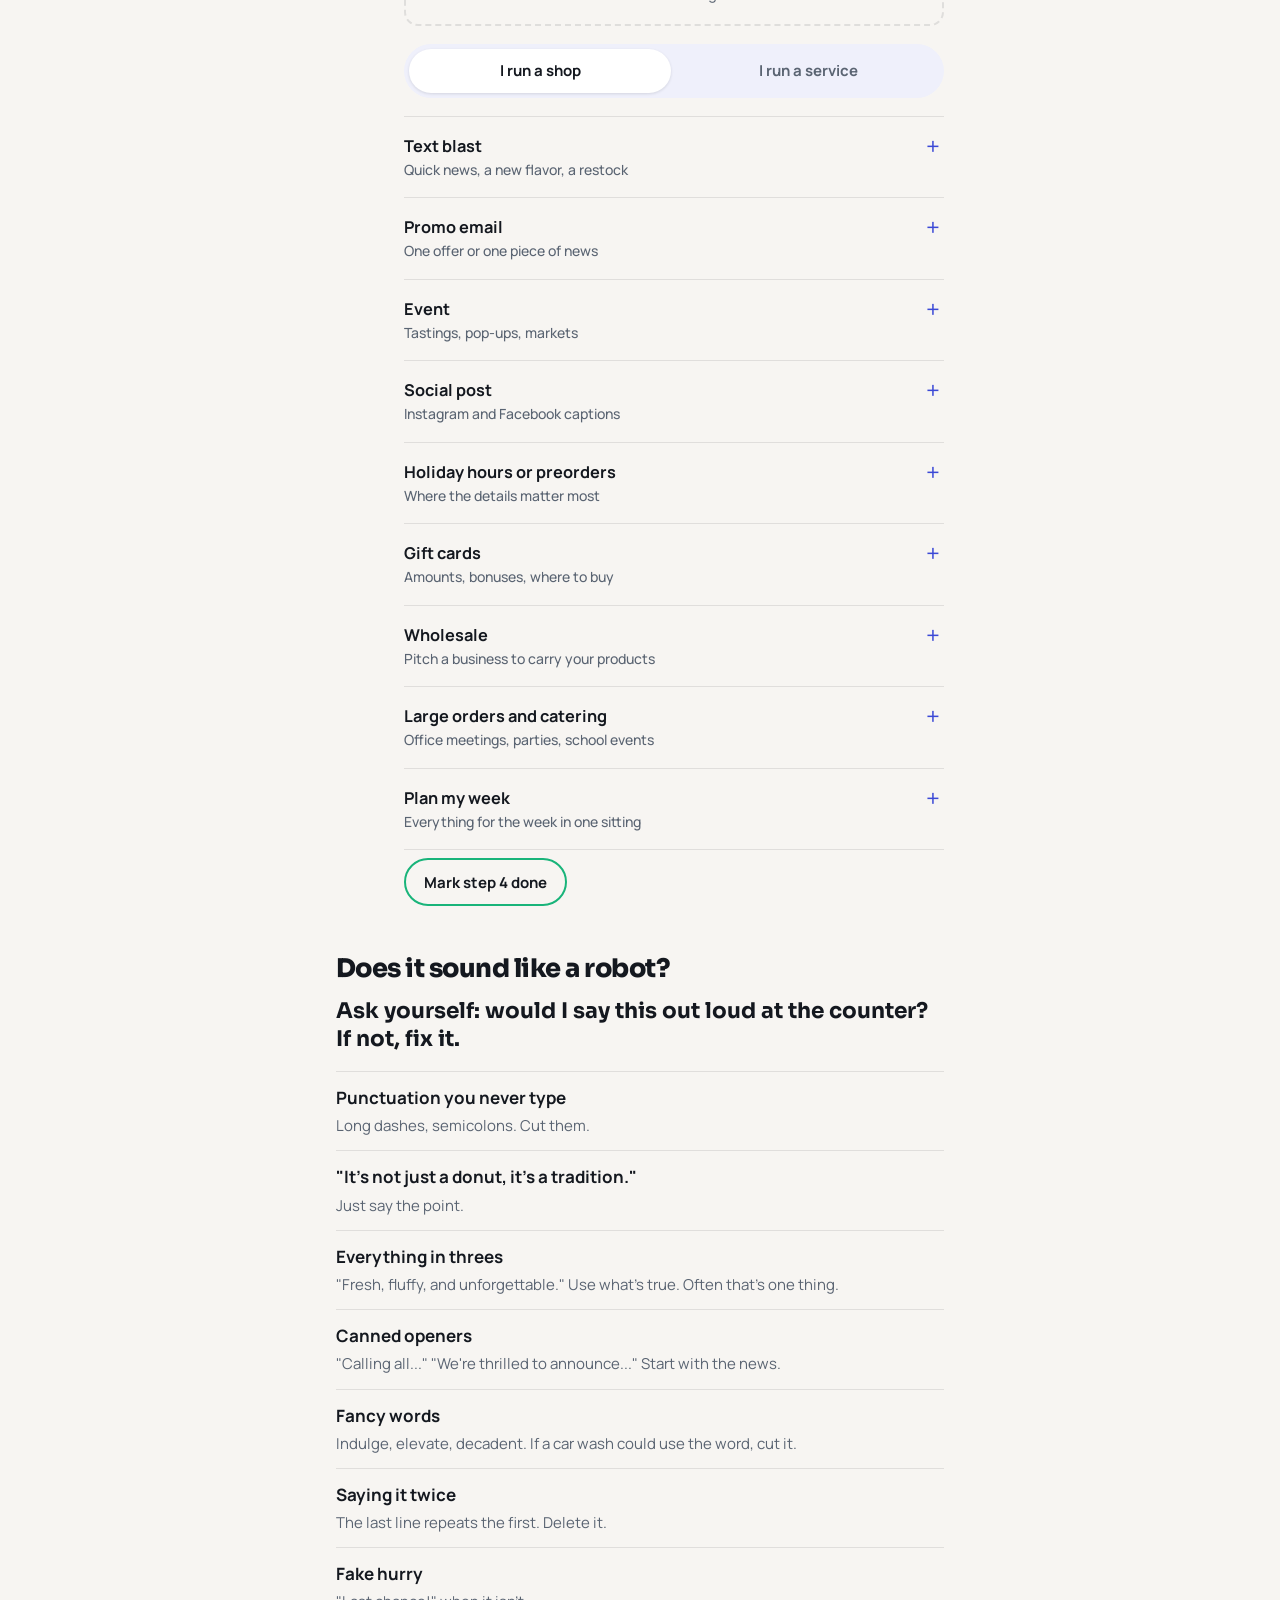
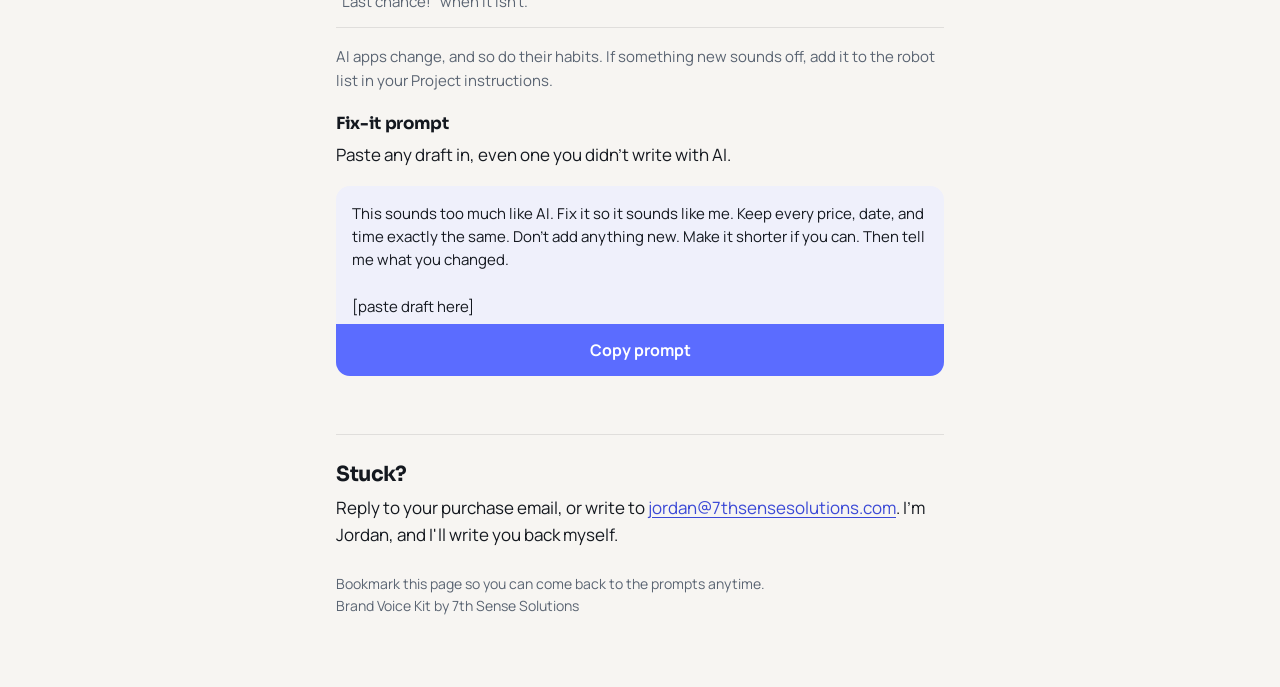
==== commit 54413fab: "Brand Voice Kit page: personal sign-off in help section Co-Authored-By: Claude Opus 5.5 <noreply@ant" ====
--- a/brand-voice-kit/index.html
+++ b/brand-voice-kit/index.html
@@ -609,7 +609,7 @@
 
   <section class="help">
     <h2>Stuck?</h2>
-    <p>Reply to your purchase email, or write to <a href="mailto:jordan@7thsensesolutions.com">jordan@7thsensesolutions.com</a>. A real person answers.</p>
+    <p>Reply to your purchase email, or write to <a href="mailto:jordan@7thsensesolutions.com">jordan@7thsensesolutions.com</a>. I'm Jordan, and I'll write you back myself.</p>
     <p class="foot">Bookmark this page so you can come back to the prompts anytime.<br />Brand Voice Kit by 7th Sense Solutions</p>
   </section>
 </main>
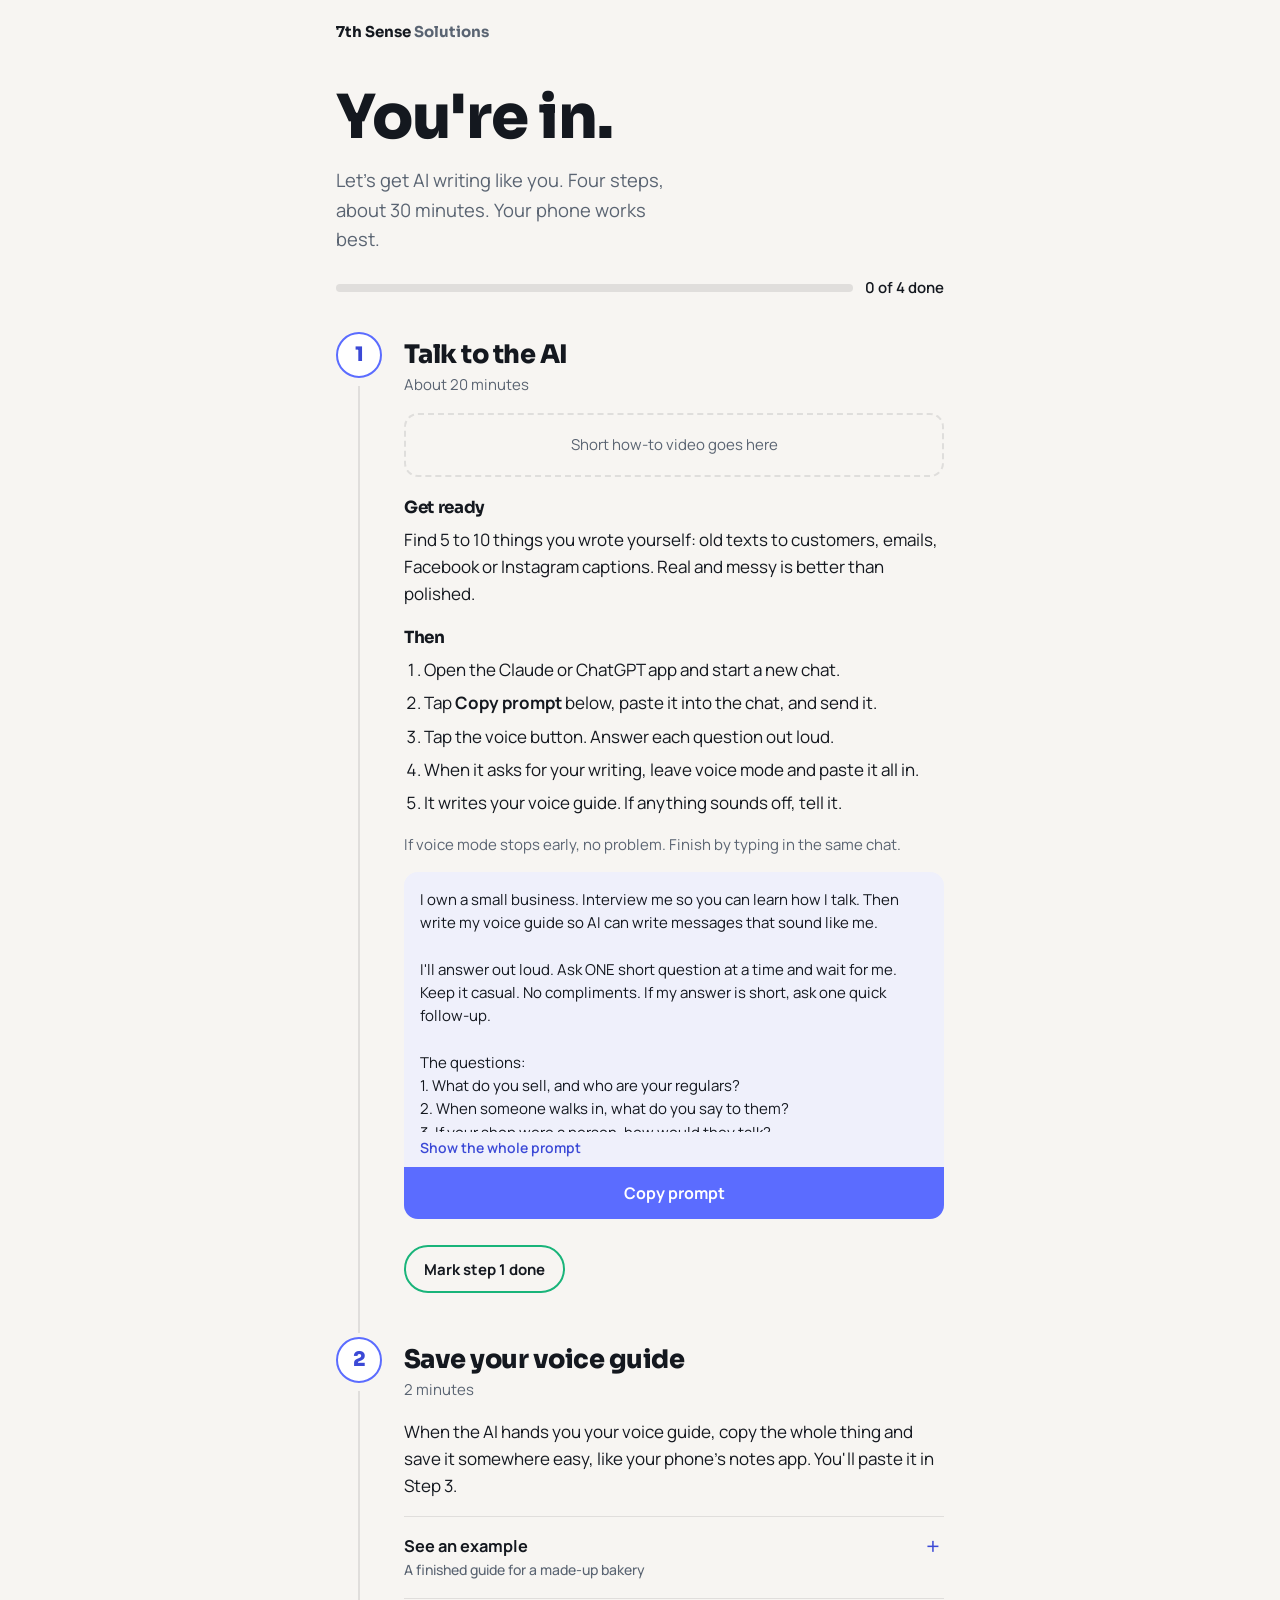
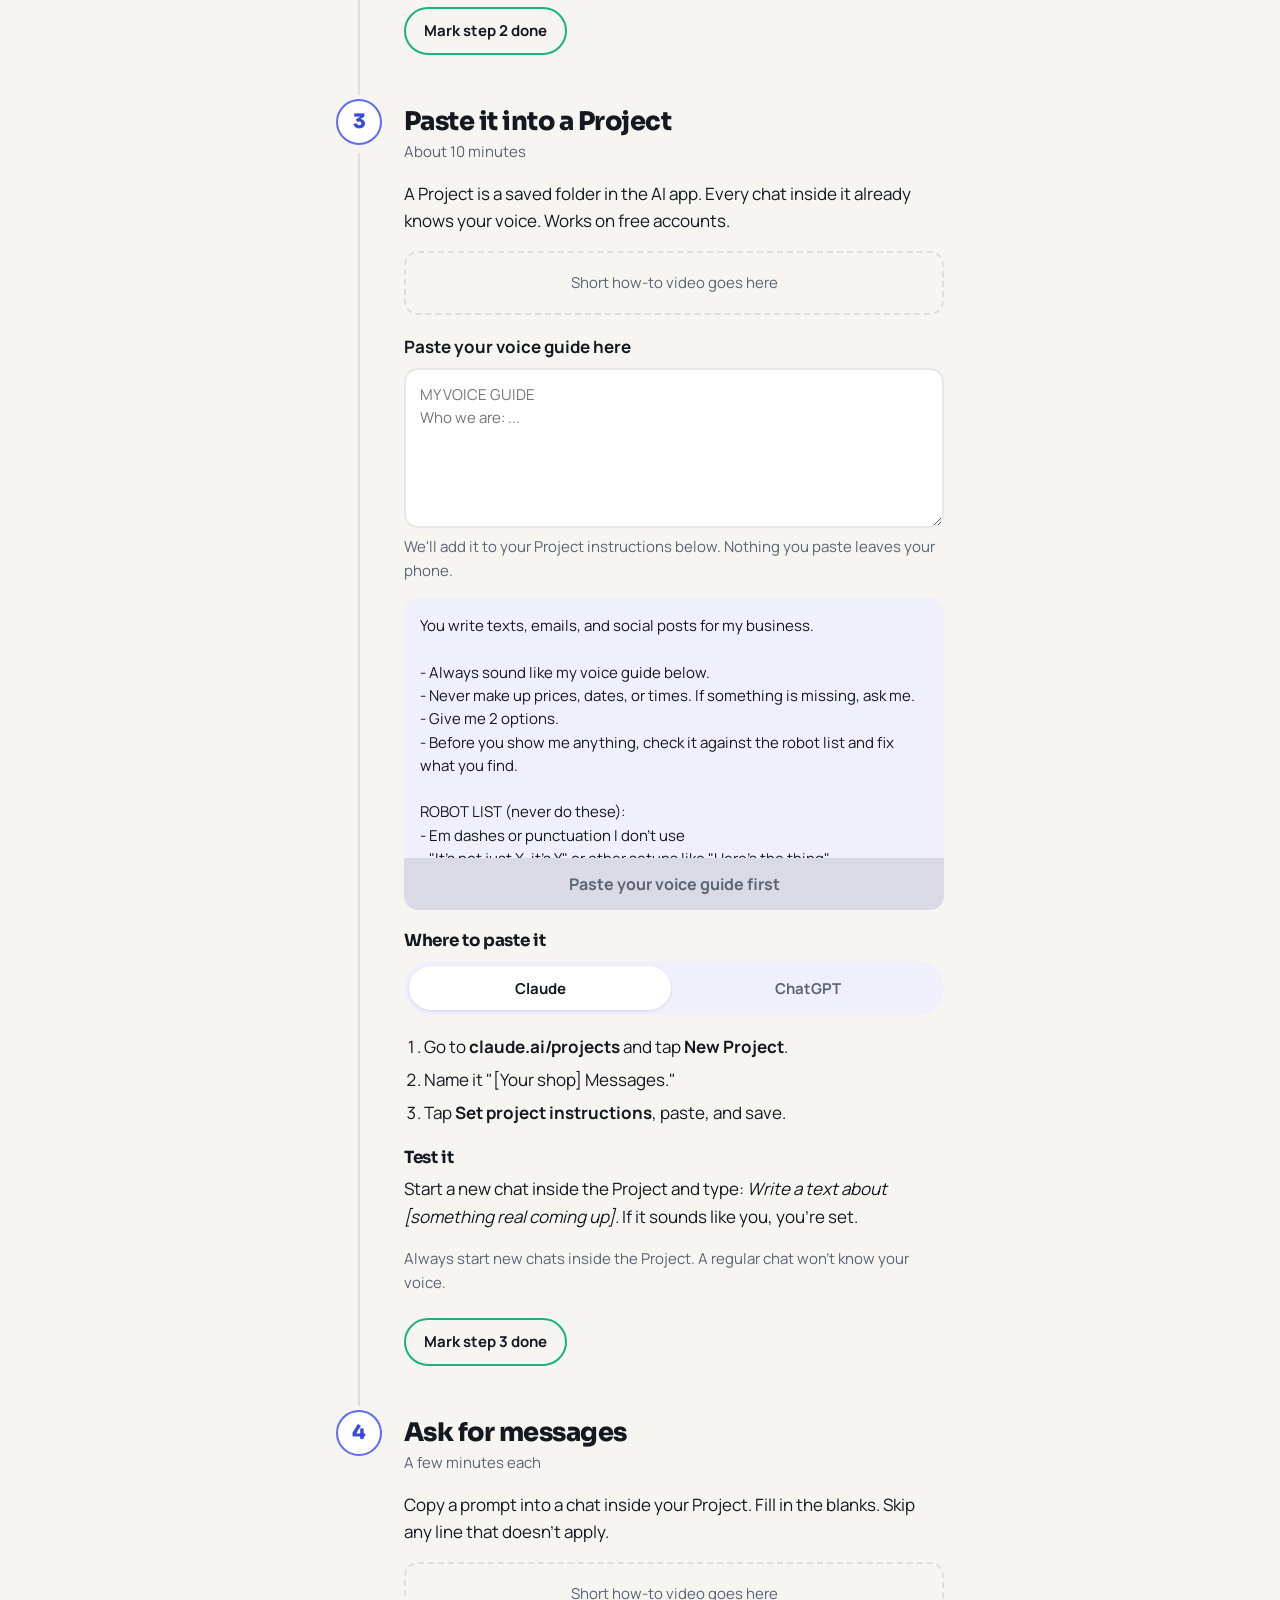
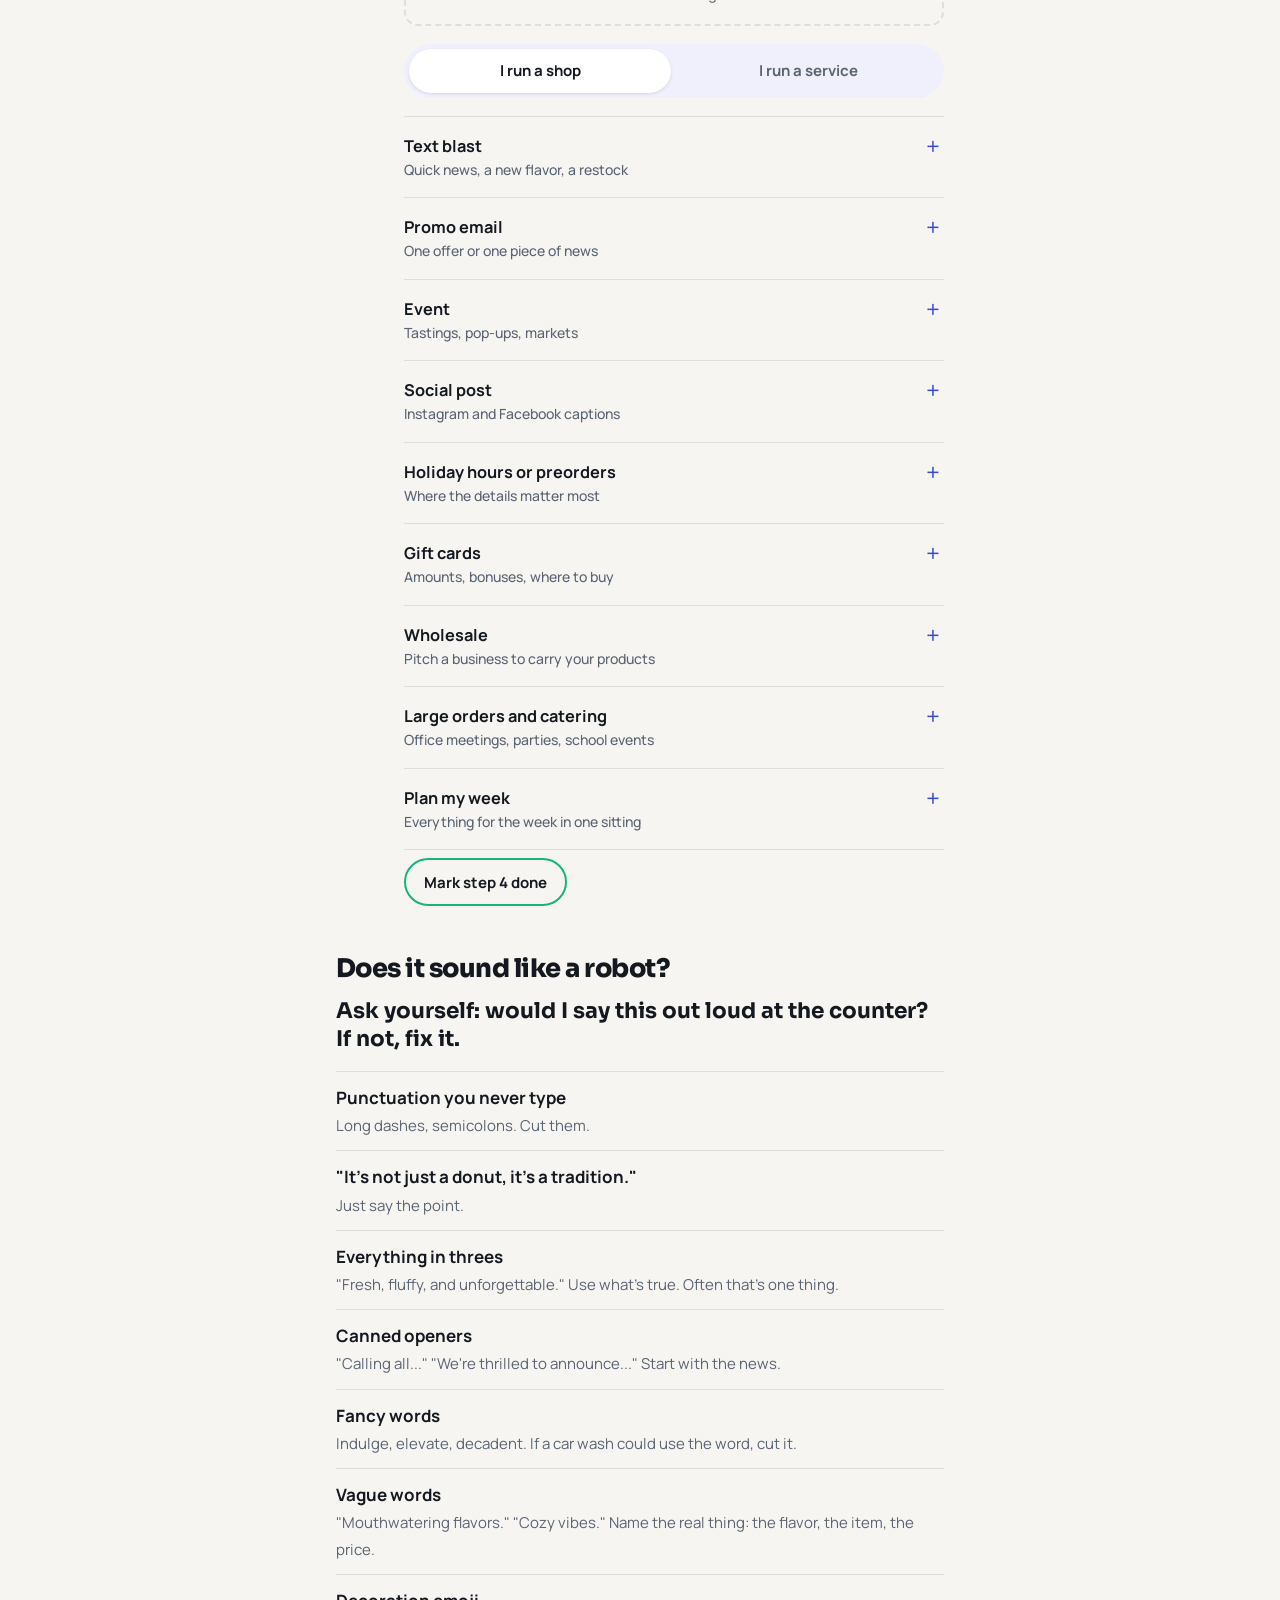
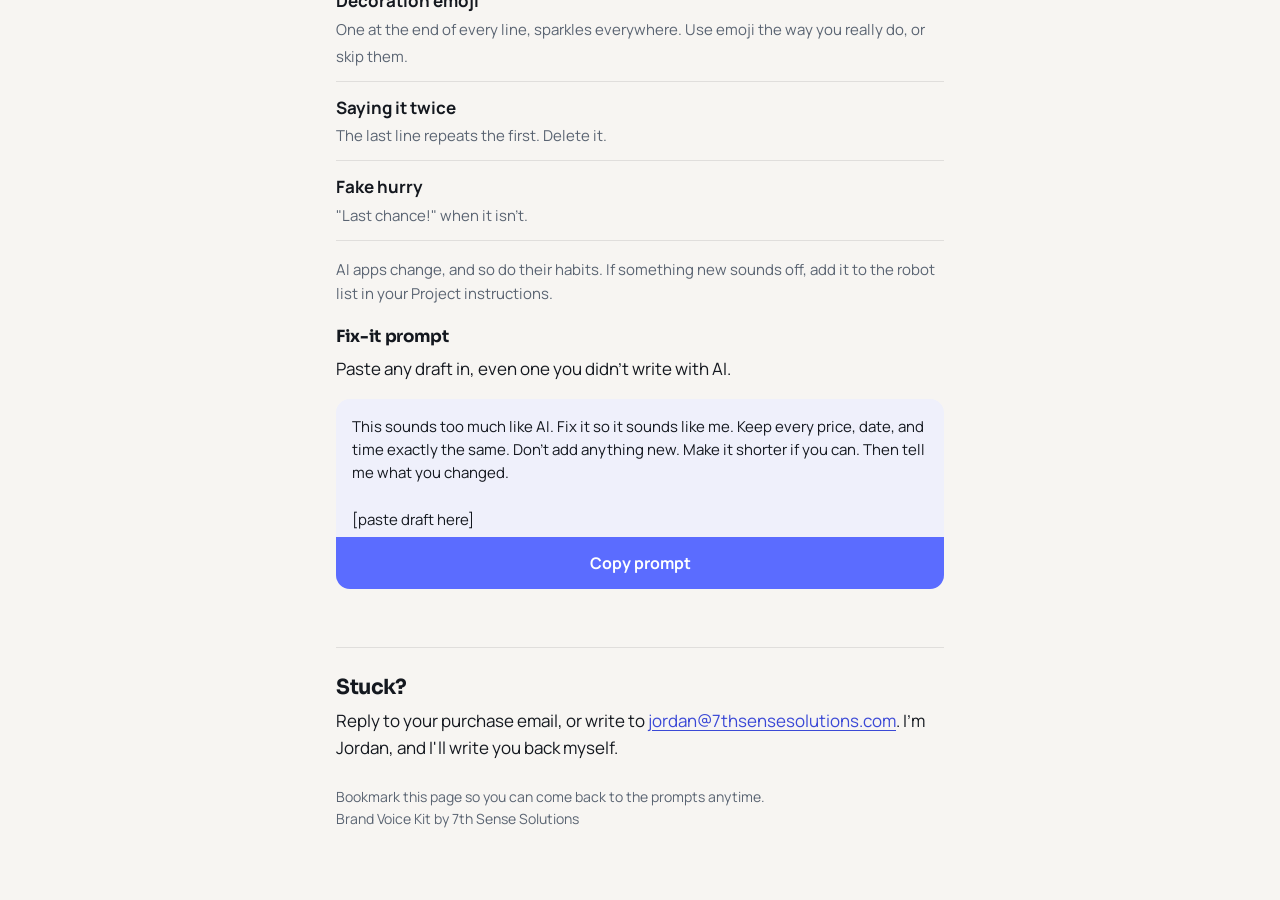
==== commit c8e1f2c1: "Brand Voice Kit page: add vague words and decoration emoji to robot list Co-Authored-By: Claude Opus" ====
--- a/brand-voice-kit/index.html
+++ b/brand-voice-kit/index.html
@@ -509,6 +509,7 @@
       </div>
 
       <div role="tabpanel" id="set-service" aria-labelledby="tab-service" hidden>
+        <p class="note">Keep it private. Never paste health details, session notes, or anything personal about a client or a child. First names only, or no names at all.</p>
         <details>
           <summary>Follow-up email<small>Someone reached out but hasn't booked</small></summary>
           <div class="slip">
@@ -536,7 +537,7 @@
           <summary>Appointment reminder<small>Fewer no-shows</small></summary>
           <div class="slip">
 <pre>Write an appointment reminder.
-What the appointment is:
+What the appointment is (leave blank if it's private):
 Date and time:
 Where (address, link, or phone):
 What to bring or do first:
@@ -547,6 +548,7 @@
         </details>
         <details>
           <summary>Review request<small>Ask a happy client for a review</small></summary>
+          <p class="note">Therapists and counselors: many ethics codes don't allow asking clients for reviews or testimonials. Check yours before using this one.</p>
           <div class="slip">
 <pre>Write a message asking a happy client for a review.
 Their name:
@@ -564,6 +566,81 @@
 The photo shows:
 Any link or next step:
 Make the first line say something real, not a tease. Give me a short and a medium version.</pre>
+            <button class="copy" type="button">Copy prompt</button>
+          </div>
+        </details>
+        <details>
+          <summary>Welcome message<small>A new client, family, or volunteer</small></summary>
+          <div class="slip">
+<pre>Write a welcome message for someone new.
+Who they are (new client, new family, new volunteer, new donor):
+What happens first:
+What to bring or do before then:
+Who to contact with questions:
+Make them feel expected, not processed. Write a text and a short email with 2 subject lines and 1 line of preview text.</pre>
+            <button class="copy" type="button">Copy prompt</button>
+          </div>
+        </details>
+        <details>
+          <summary>Openings or waitlist<small>New spots, enrollment, appointments</small></summary>
+          <div class="slip">
+<pre>Let people know we have openings.
+What's open (appointments, enrollment spots, a program, volunteer roles):
+How many or until when:
+Who it's a good fit for:
+How to claim a spot or join the waitlist:
+Write a social post, a short email with 3 subject lines and 1 line of preview text, and a text.</pre>
+            <button class="copy" type="button">Copy prompt</button>
+          </div>
+        </details>
+        <details>
+          <summary>Closure or schedule change<small>Weather, holidays, staff days</small></summary>
+          <div class="slip">
+<pre>I need to tell people about a closure or schedule change.
+What's changing:
+Dates and times:
+Why (only if I want to share it):
+What they should do (reschedule, pick up early, nothing):
+How to reach us:
+Put the date and what to do in the first line. Write a text, a short email with 1 subject line and 1 line of preview text, and a social post.</pre>
+            <button class="copy" type="button">Copy prompt</button>
+          </div>
+        </details>
+        <details>
+          <summary>Thank-you note<small>After a visit, a donation, or an event</small></summary>
+          <div class="slip">
+<pre>Write a thank-you note.
+Who I'm thanking (a client, a donor, a volunteer, a family):
+What for:
+One real detail about what it made possible:
+Anything I want them to do next (optional):
+Keep it warm and short. No asking for more in the same breath unless I filled in the last line. Give me a text and a short email with 2 subject lines and 1 line of preview text.</pre>
+            <button class="copy" type="button">Copy prompt</button>
+          </div>
+        </details>
+        <details>
+          <summary>Event or info session<small>Open house, workshop, fundraiser</small></summary>
+          <div class="slip">
+<pre>Help me promote an event.
+What:
+When:
+Where (or the link if it's online):
+Cost:
+Who it's for:
+How to sign up:
+Write a social post for now, an email for a few days before (with 3 subject lines and 1 line of preview text), and a reminder text for the day of.</pre>
+            <button class="copy" type="button">Copy prompt</button>
+          </div>
+        </details>
+        <details>
+          <summary>Monthly update<small>A short newsletter for clients, families, or supporters</small></summary>
+          <div class="slip">
+<pre>Write a short monthly update email.
+What happened this month:
+What's coming up next month:
+Any dates to remember:
+One thing I want them to do:
+Keep it skimmable, under 200 words. Give me 3 subject lines and 1 line of preview text.</pre>
             <button class="copy" type="button">Copy prompt</button>
           </div>
         </details>
@@ -592,6 +669,8 @@
       <li><strong>Everything in threes</strong><span>"Fresh, fluffy, and unforgettable." Use what's true. Often that's one thing.</span></li>
       <li><strong>Canned openers</strong><span>"Calling all..." "We're thrilled to announce..." Start with the news.</span></li>
       <li><strong>Fancy words</strong><span>Indulge, elevate, decadent. If a car wash could use the word, cut it.</span></li>
+      <li><strong>Vague words</strong><span>"Mouthwatering flavors." "Cozy vibes." Name the real thing: the flavor, the item, the price.</span></li>
+      <li><strong>Decoration emoji</strong><span>One at the end of every line, sparkles everywhere. Use emoji the way you really do, or skip them.</span></li>
       <li><strong>Saying it twice</strong><span>The last line repeats the first. Delete it.</span></li>
       <li><strong>Fake hurry</strong><span>"Last chance!" when it isn't.</span></li>
     </ul>
@@ -712,6 +791,8 @@
     "- Lists of three just because it sounds nice",
     "- Openers like \"Calling all\" or \"We're thrilled to announce\"",
     "- Fancy words that could sell anything (indulge, elevate, decadent, curated)",
+    "- Vague words like \"mouthwatering\" or \"cozy vibes\" instead of naming the real thing",
+    "- Emoji as decoration, like one at the end of every line",
     "- Saying the same thing twice",
     "- Fake urgency",
     "",
